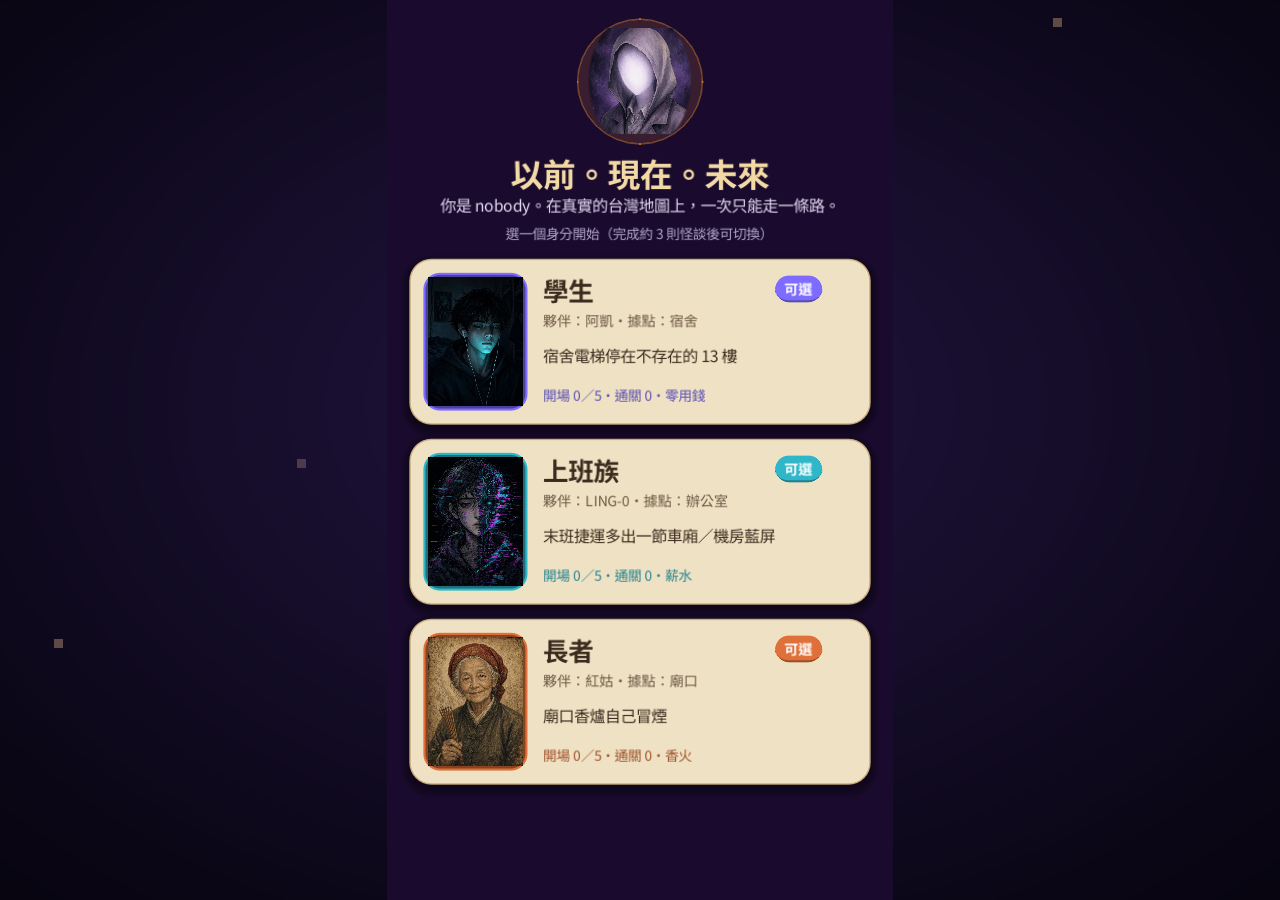
==== index.html @ 2ad6abfc "網頁版首發：以前。現在。未來（2.5D 台灣地圖＋2D）" ====
<!DOCTYPE html>
<html lang="zh-Hant-TW">
<head>
<meta charset="utf-8">
<meta name="viewport" content="width=device-width, initial-scale=1.0, maximum-scale=1.0, user-scalable=no, viewport-fit=cover">
<title>以前。現在。未來｜台灣怪談地圖卡牌冒險</title>
<meta name="description" content="在 2.5D 真實台灣地圖上，以前、現在、未來三個時代切換，走訪龍山寺、九份、赤崁樓等地點，解謎、出牌守夜、收集 110 張怪談圖鑑。免費網頁遊戲，手機電腦打開就能玩，存檔只留在你的瀏覽器。">
<meta name="theme-color" content="#141026">
<meta name="apple-mobile-web-app-capable" content="yes">
<meta name="mobile-web-app-capable" content="yes">
<meta name="apple-mobile-web-app-status-bar-style" content="black-translucent">
<meta name="apple-mobile-web-app-title" content="以前現在未來">
<meta name="screen-orientation" content="portrait">
<link rel="manifest" href="manifest.webmanifest">
<link rel="icon" type="image/png" sizes="192x192" href="icon-192.png">
<link rel="apple-touch-icon" href="icon-192.png">
<meta property="og:url" content="https://lidd222.github.io/yiqian-web/">
<meta property="og:type" content="website">
<meta property="og:title" content="以前。現在。未來｜台灣怪談地圖卡牌冒險">
<meta property="og:description" content="2.5D 真實台灣地圖 × 三個時代 × 110 張怪談圖鑑。手機電腦瀏覽器直接玩。">
<meta property="og:image" content="https://lidd222.github.io/yiqian-web/og-image.png">
<meta property="og:image:width" content="1200">
<meta property="og:image:height" content="630">
<meta property="og:locale" content="zh_TW">
<meta name="twitter:card" content="summary_large_image">
<meta name="twitter:title" content="以前。現在。未來">
<meta name="twitter:description" content="2.5D 真實台灣地圖 × 三個時代 × 110 張怪談圖鑑。">
<meta name="twitter:image" content="https://lidd222.github.io/yiqian-web/og-image.png">
<style>
html, body { margin: 0; padding: 0; border: 0; height: 100%; }
body {
	background: radial-gradient(ellipse at 50% 40%, #2a1a4a 0%, #120b22 55%, #07040f 100%);
	color: #efe2c4; overflow: hidden; touch-action: none;
	font-family: "Noto Sans TC", "PingFang TC", "Microsoft JhengHei", sans-serif;
	-webkit-user-select: none; user-select: none; -webkit-tap-highlight-color: transparent;
}
#canvas { display: block; position: fixed; inset: 0; width: 100vw; height: 100vh; height: 100dvh; }
#canvas:focus { outline: none; }
#boot {
	position: fixed; inset: 0; display: flex; flex-direction: column; align-items: center; justify-content: center;
	padding: env(safe-area-inset-top) 24px env(safe-area-inset-bottom); z-index: 5;
	background: radial-gradient(ellipse at 50% 35%, #2d1c50 0%, #141026 60%, #07040f 100%);
	transition: opacity .5s ease;
}
#boot.hide { opacity: 0; pointer-events: none; }
.logo { width: 132px; height: 132px; border-radius: 30px; box-shadow: 0 10px 40px rgba(217,130,43,.45); animation: float 3.2s ease-in-out infinite; }
@keyframes float { 0%,100% { transform: translateY(0); } 50% { transform: translateY(-8px); } }
h1 { font-size: 30px; letter-spacing: .12em; margin: 26px 0 6px; color: #f3d9a4; text-shadow: 0 2px 12px rgba(217,130,43,.5); }
.sub { font-size: 14px; color: #b9a6d6; margin-bottom: 30px; letter-spacing: .08em; }
.eras { display: flex; gap: 10px; margin-bottom: 28px; }
.eras span { padding: 4px 12px; border-radius: 999px; font-size: 13px; border: 1px solid rgba(243,217,164,.35); }
.eras span:nth-child(1) { color: #f0c27a; } .eras span:nth-child(2) { color: #ff8ad0; } .eras span:nth-child(3) { color: #6ff3ff; }
.bar { width: min(320px, 78vw); height: 14px; border-radius: 999px; background: rgba(239,226,196,.12); overflow: hidden; border: 1px solid rgba(239,226,196,.25); }
.fill { height: 100%; width: 0%; border-radius: 999px; background: linear-gradient(90deg, #d9822b, #f3c26b); transition: width .2s; box-shadow: 0 0 12px rgba(243,194,107,.6); }
.meta { margin-top: 12px; font-size: 14px; color: #d8c39a; font-variant-numeric: tabular-nums; min-height: 20px; }
.tip { margin-top: 26px; font-size: 13px; color: #8d7bb0; max-width: 320px; text-align: center; line-height: 1.6; min-height: 42px; }
.err { display: none; margin-top: 18px; text-align: center; max-width: 320px; line-height: 1.6; font-size: 14px; color: #ffd7c4; }
.err button { margin-top: 12px; font: inherit; font-weight: 700; font-size: 16px; color: #fff; background: #d9822b; border: 0; border-radius: 16px; padding: 12px 30px; box-shadow: 0 5px 0 #8f4f14; cursor: pointer; }
.links { position: fixed; bottom: calc(10px + env(safe-area-inset-bottom)); left: 0; right: 0; text-align: center; font-size: 12px; }
.links a { color: #8d7bb0; margin: 0 8px; text-decoration: none; }
</style>
<link id="-gd-engine-icon" rel="icon" type="image/png" href="index.icon.png" />
<link rel="apple-touch-icon" href="index.apple-touch-icon.png"/>

</head>
<body>
<canvas id="canvas">您的瀏覽器不支援 canvas。</canvas>
<noscript>請開啟 JavaScript 才能遊玩。</noscript>
<div id="boot">
	<img class="logo" src="icon-192.png" alt="">
	<h1>以前。現在。未來</h1>
	<div class="sub">台灣怪談地圖・卡牌守夜</div>
	<div class="eras"><span>以前</span><span>現在</span><span>未來</span></div>
	<div class="bar"><div class="fill" id="fill"></div></div>
	<div class="meta" id="meta">準備中…</div>
	<div class="tip" id="tip">存檔只會留在這個瀏覽器，不需要帳號。</div>
	<div class="err" id="err"><div id="errmsg"></div><button id="retry">重新載入</button></div>
	<div class="links"><a href="about.html">關於與授權</a><a href="privacy.html">隱私</a><a href="odds.html">機率公開</a></div>
</div>
<script>window.YIQIAN_ART_VER = "2506565824_9528904";</script>
<script src="index.js"></script>
<script>
const GODOT_CONFIG = {"args":[],"canvasResizePolicy":2,"emscriptenPoolSize":8,"ensureCrossOriginIsolationHeaders":true,"executable":"index","experimentalVK":false,"fileSizes":{"index.pck":4151792,"index.wasm":39514754},"focusCanvas":true,"gdextensionLibs":[],"godotPoolSize":4};
const GODOT_THREADS_ENABLED = false;
(function () {
	const boot = document.getElementById('boot');
	const fill = document.getElementById('fill');
	const meta = document.getElementById('meta');
	const tip = document.getElementById('tip');
	const err = document.getElementById('err');
	const tips = ['雙指捏合縮放地圖，雙指旋轉視角。', '點地點膠囊牌，再按「帶我去」。', '符剋鬼、程式剋機、香火剋魂。', '切換「以前／現在／未來」看同一座城的三種樣子。'];
	let ti = 0; const tipTimer = setInterval(() => { tip.textContent = tips[ti++ % tips.length]; }, 3200);
	function fail(e) {
		console.error(e);
		clearInterval(tipTimer);
		document.getElementById('errmsg').textContent = '載入失敗：' + (e && e.message ? e.message : String(e)) + '。請確認網路後重試；若持續失敗，請改用最新版 Chrome / Safari。';
		err.style.display = 'block';
		meta.textContent = '';
	}
	document.getElementById('retry').onclick = () => location.reload();
	const missing = Engine.getMissingFeatures({ threads: GODOT_THREADS_ENABLED });
	if (missing.length) { fail(new Error('瀏覽器缺少功能：' + missing.join('、'))); return; }
	window.yiqianLoadStart = performance.now();
	const engine = new Engine(GODOT_CONFIG);
	function flushSave() { if (window.__yiqianSave) window.__yiqianSave(); }
	document.addEventListener('visibilitychange', () => { if (document.visibilityState === 'hidden') flushSave(); });
	window.addEventListener('pagehide', flushSave);
	engine.startGame({
		onProgress: function (cur, total) {
			if (total > 0) {
				const pct = Math.min(100, Math.floor(cur / total * 100));
				fill.style.width = pct + '%';
				meta.textContent = (cur / 1048576).toFixed(1) + ' / ' + (total / 1048576).toFixed(1) + ' MB・' + pct + '%';
			} else if (cur > 0) {
				meta.textContent = (cur / 1048576).toFixed(1) + ' MB';
			}
		},
	}).then(() => {
		window.yiqianEngineStarted = performance.now();
		meta.textContent = '啟動中…';
		fill.style.width = '100%';
		clearInterval(tipTimer);
		setTimeout(() => { boot.classList.add('hide'); setTimeout(() => boot.remove(), 600); }, 250);
	}, fail);
	const ua = navigator.userAgent || '';
	if (/iPhone|iPad|Android/i.test(ua) && screen.orientation && screen.orientation.lock) { screen.orientation.lock('portrait').catch(() => {}); }
}());
</script>
</body>
</html>
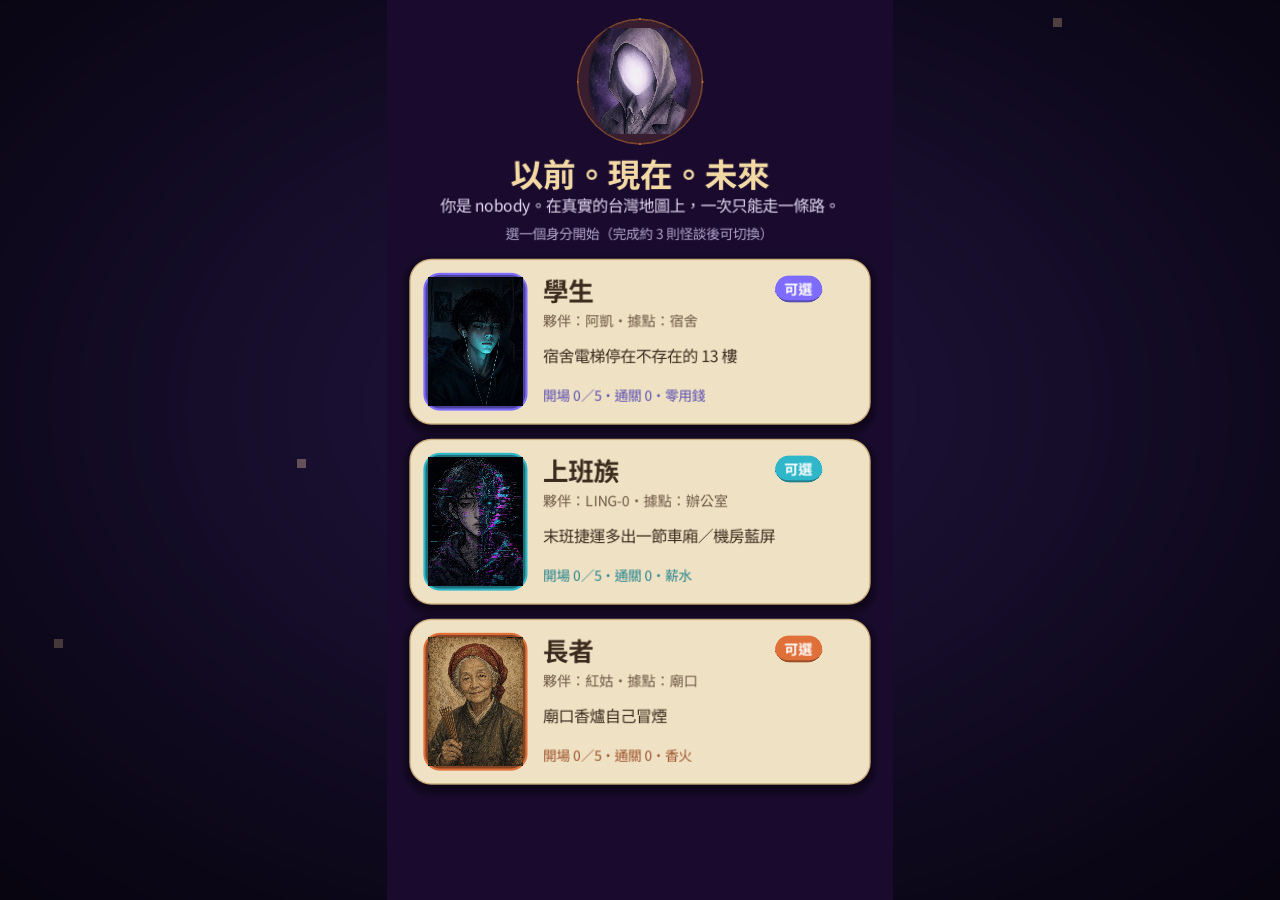
==== commit af2681b9: "修正：延後美術包在 GitHub Pages 下載失敗（gzip）" ====
--- a/index.html
+++ b/index.html
@@ -80,7 +80,7 @@
 <script>window.YIQIAN_ART_VER = "2506565824_9528904";</script>
 <script src="index.js"></script>
 <script>
-const GODOT_CONFIG = {"args":[],"canvasResizePolicy":2,"emscriptenPoolSize":8,"ensureCrossOriginIsolationHeaders":true,"executable":"index","experimentalVK":false,"fileSizes":{"index.pck":4151792,"index.wasm":39514754},"focusCanvas":true,"gdextensionLibs":[],"godotPoolSize":4};
+const GODOT_CONFIG = {"args":[],"canvasResizePolicy":2,"emscriptenPoolSize":8,"ensureCrossOriginIsolationHeaders":true,"executable":"index","experimentalVK":false,"fileSizes":{"index.pck":4151824,"index.wasm":39514754},"focusCanvas":true,"gdextensionLibs":[],"godotPoolSize":4};
 const GODOT_THREADS_ENABLED = false;
 (function () {
 	const boot = document.getElementById('boot');
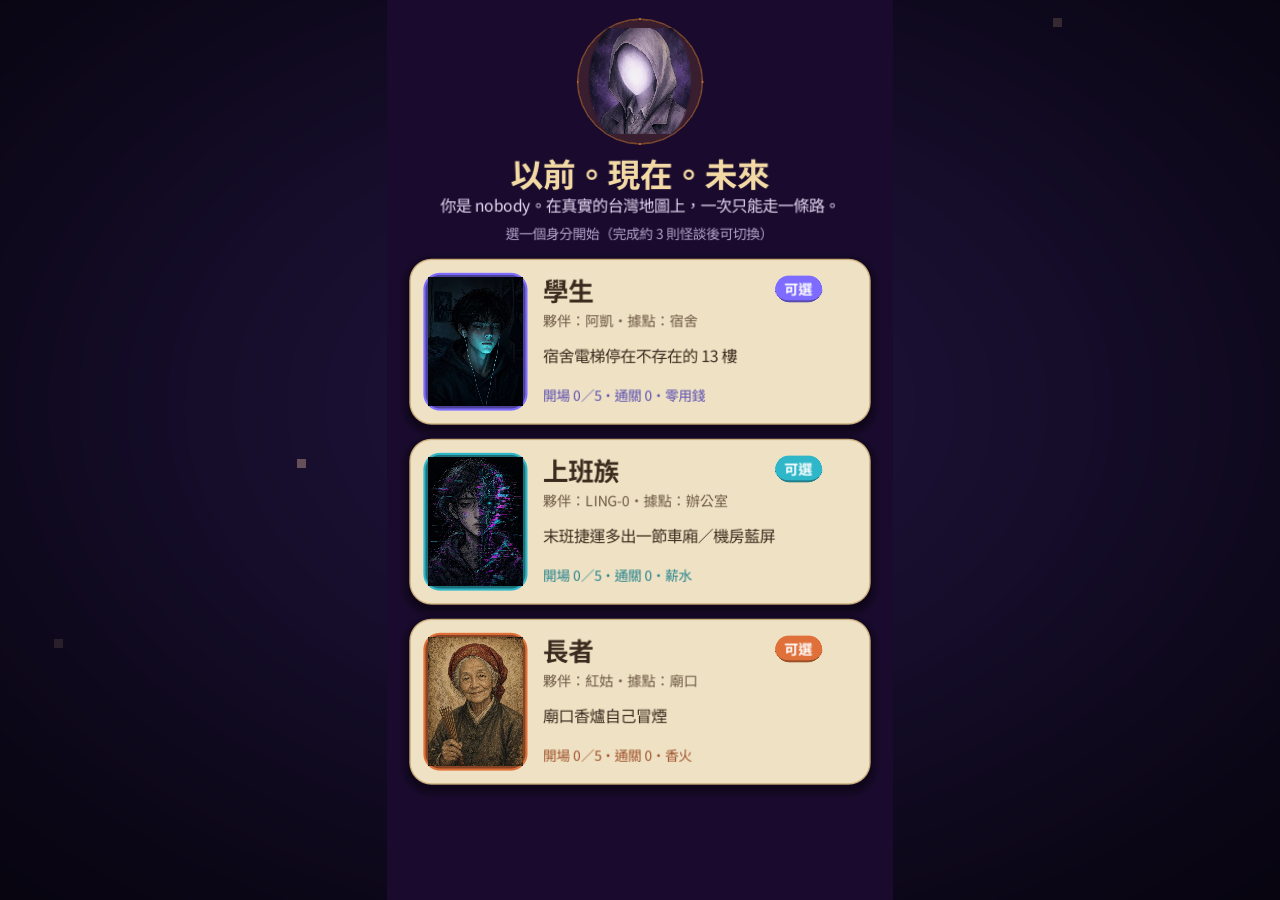
==== commit 334afb93: "v2.0.0+61d9eee5cc7b：真實台灣多層地圖、真解謎 147 關、對戰改版、三據點三縣市、雜湊檔名熱更新" ====
--- a/index.html
+++ b/index.html
@@ -67,7 +67,6 @@
 <canvas id="canvas">您的瀏覽器不支援 canvas。</canvas>
 <noscript>請開啟 JavaScript 才能遊玩。</noscript>
 <div id="boot">
-	<img class="logo" src="icon-192.png" alt="">
 	<h1>以前。現在。未來</h1>
 	<div class="sub">台灣怪談地圖・卡牌守夜</div>
 	<div class="eras"><span>以前</span><span>現在</span><span>未來</span></div>
@@ -77,12 +76,53 @@
 	<div class="err" id="err"><div id="errmsg"></div><button id="retry">重新載入</button></div>
 	<div class="links"><a href="about.html">關於與授權</a><a href="privacy.html">隱私</a><a href="odds.html">機率公開</a></div>
 </div>
-<script>window.YIQIAN_ART_VER = "2506565824_9528904";</script>
-<script src="index.js"></script>
 <script>
-const GODOT_CONFIG = {"args":[],"canvasResizePolicy":2,"emscriptenPoolSize":8,"ensureCrossOriginIsolationHeaders":true,"executable":"index","experimentalVK":false,"fileSizes":{"index.pck":4151824,"index.wasm":39514754},"focusCanvas":true,"gdextensionLibs":[],"godotPoolSize":4};
+window.YIQIAN_BUILD = {"built_at":"2026-11-12T12:04:21","content_note":"網頁重整更新：內容雜湊與存檔保留","files":{"art.pck":"art.7a169275f9f6c9b5.pck","geo/P001.bin":"geo/P001.5a3f15e5d5f43f97.bin","geo/P002.bin":"geo/P002.7aee061e730d845a.bin","geo/P003.bin":"geo/P003.71aba520fe0a87da.bin","geo/P004.bin":"geo/P004.de5b201a2ca2533d.bin","geo/P005.bin":"geo/P005.fa64033effbe84c9.bin","geo/P006.bin":"geo/P006.8084077337d3cdbd.bin","geo/P007.bin":"geo/P007.16ed2e5c8d8a90d1.bin","geo/P008.bin":"geo/P008.ac69ff8f37c7d3d1.bin","geo/P009.bin":"geo/P009.4aa522ceec2299f7.bin","geo/P010.bin":"geo/P010.c46ed143b0f7eb57.bin","geo/P012.bin":"geo/P012.c65f9c6b1235fbae.bin","geo/P013.bin":"geo/P013.20932c82c3e3982f.bin","geo/P014.bin":"geo/P014.395037706520eeb7.bin","geo/P015.bin":"geo/P015.1847c8a298140a33.bin","geo/P016.bin":"geo/P016.4c52ac3fda4015c6.bin","geo/P017.bin":"geo/P017.6bb1ae3b5ec144e3.bin","geo/P018.bin":"geo/P018.1e66422a446bf91a.bin","geo/P019.bin":"geo/P019.8779214d1f9f0d15.bin","geo/P020.bin":"geo/P020.d7f27e9b6d27d40e.bin","geo/P021.bin":"geo/P021.597415ceb74fc0e8.bin","geo/P022.bin":"geo/P022.60fa12b3ae0e8305.bin","geo/P023.bin":"geo/P023.960fe1778d11724c.bin","geo/P024.bin":"geo/P024.4a5910af35633e00.bin","geo/P025.bin":"geo/P025.b68c26aa9394d8f9.bin","geo/P026.bin":"geo/P026.1ab09ce1a4b96fde.bin","geo/P027.bin":"geo/P027.353c9ce730e2bece.bin","geo/P028.bin":"geo/P028.9228c846fdaad6f4.bin","geo/P029.bin":"geo/P029.4b7768ddf6a72d6a.bin","geo/P030.bin":"geo/P030.a13164624c1e9a72.bin","geo/P031.bin":"geo/P031.39064f76a53c41ae.bin","geo/P032.bin":"geo/P032.361ebe3354f8dfc6.bin","geo/P033.bin":"geo/P033.18d7237e153ca2ca.bin","geo/P034.bin":"geo/P034.09ddc2429a101ba5.bin","geo/P035.bin":"geo/P035.01f4b502529be9e2.bin","geo/P036.bin":"geo/P036.17c01da1e22b86ef.bin","geo/P037.bin":"geo/P037.8d2d3c89d864c872.bin","geo/P038.bin":"geo/P038.320e90a82e131ad6.bin","geo/P039.bin":"geo/P039.fe788abca48eb6c0.bin","geo/P040.bin":"geo/P040.66f7ffb3420d8e22.bin","geo/P041.bin":"geo/P041.d3ee9524aff34471.bin","geo/P042.bin":"geo/P042.fe2013af4d26d82e.bin","geo/P043.bin":"geo/P043.c922c0de37a4b744.bin","geo/P044.bin":"geo/P044.054141ca283c1ad9.bin","geo/P045.bin":"geo/P045.e560af49fcd8e830.bin","geo/P046.bin":"geo/P046.560d835626b44943.bin","geo/P047.bin":"geo/P047.6ab5d76a399bc4c7.bin","geo/P048.bin":"geo/P048.ec920ee4386b0971.bin","geo/P049.bin":"geo/P049.4ba40a2ded9304bf.bin","geo/P050.bin":"geo/P050.b30cefd1e41c6a1a.bin","geo/P051.bin":"geo/P051.b1e659ca49a329fd.bin","geo/P052.bin":"geo/P052.64645b21e3f68c4d.bin","geo/P053.bin":"geo/P053.33682ceafb1cc6e6.bin","geo/P054.bin":"geo/P054.879e53e71471c11b.bin","geo/P055.bin":"geo/P055.cc5978218b93aeea.bin","geo/P056.bin":"geo/P056.935c574b535127e3.bin","geo/P057.bin":"geo/P057.9323608b472a9a7d.bin","geo/P058.bin":"geo/P058.6de133feb20447f5.bin","geo/P059.bin":"geo/P059.254c5a0f055f0c1a.bin","geo/P060.bin":"geo/P060.0aeeb2cfc724d015.bin","geo/P061.bin":"geo/P061.4ede893104b200da.bin","geo/P062.bin":"geo/P062.0b9fcc23f9b6364e.bin","geo/P063.bin":"geo/P063.8e34d964c0b65e47.bin","geo/P064.bin":"geo/P064.22444ce41ee4f5b5.bin","geo/P065.bin":"geo/P065.57bc2ae461f6a70a.bin","geo/P066.bin":"geo/P066.4697ca3fc88a20ac.bin","geo/P067.bin":"geo/P067.3bd3fc98b9970e49.bin","geo/P068.bin":"geo/P068.0fc5f97375f4701d.bin","geo/P069.bin":"geo/P069.7d72a36af8ebccad.bin","geo/P070.bin":"geo/P070.ede5fb16e6f73298.bin","geo/P071.bin":"geo/P071.1bcf8246a9deed74.bin","geo/admin_town.bin":"geo/admin_town.3863385e82a3b30e.bin","geo/island_roads.bin":"geo/island_roads.77ce68d1c48641b4.bin","index.audio.position.worklet.js":"index.audio.position.worklet.be33985bc7160d6b.js","index.audio.worklet.js":"index.audio.worklet.5b476a9c9ce642c0.js","index.js":"index.33c94cb3175f3333.js","index.pck":"index.faf780f4b2483577.pck","index.wasm":"index.fc74679e3b97f768.wasm"},"version":"v2.0.0+61d9eee5cc7b"};
+window.YIQIAN_ART_VER = window.YIQIAN_BUILD.files['art.pck'];
+window.yiqianAsset = name => window.YIQIAN_BUILD.files[name] || name;
+</script>
+<script src="index.33c94cb3175f3333.js"></script>
+<script>
+const GODOT_CONFIG = {"args":[],"canvasResizePolicy":2,"emscriptenPoolSize":8,"ensureCrossOriginIsolationHeaders":true,"executable":"index","experimentalVK":false,"fileSizes":{"index.faf780f4b2483577.pck":7019296,"index.fc74679e3b97f768.wasm":39514754},"focusCanvas":true,"gdextensionLibs":[],"godotPoolSize":4};
 const GODOT_THREADS_ENABLED = false;
-(function () {
+(async function () {
+	const build = window.YIQIAN_BUILD;
+	const versionTag = document.createElement('div');
+	versionTag.id = 'build-version';
+	versionTag.style.cssText = 'position:fixed;right:12px;top:calc(10px + env(safe-area-inset-top));font-size:12px;color:#EFE4CC;z-index:6';
+	versionTag.textContent = build.version;
+	document.getElementById('boot').appendChild(versionTag);
+	async function checkVersion(startup) {
+		try {
+			const response = await fetch('version.json?t=' + Date.now(), {cache:'no-store', signal:AbortSignal.timeout(12000)});
+			if (!response.ok) return false;
+			const latest = await response.json();
+			if (latest.version === build.version) return false;
+			// manifest 為部署權威；不用字串排序比較 semver（支援回滾）。
+			const key = 'yiqian-update:' + latest.version;
+			if (startup && !sessionStorage.getItem(key)) {
+				sessionStorage.setItem(key, '1');
+				const next = new URL(location.href); next.searchParams.set('__build', latest.version);
+				location.replace(next.href); return true;
+			}
+			if (!document.getElementById('update-game')) {
+				const button = document.createElement('button'); button.id = 'update-game';
+				button.textContent = '有新版，點此更新';
+				button.style.cssText = 'position:fixed;bottom:100px;left:50%;transform:translateX(-50%);min-height:48px;padding:12px 20px;z-index:100;background:#EFE4CC;color:#1E1A17;border:2px solid #1E1A17;font-size:16px';
+				button.onclick = () => { if(window.__yiqianSave) window.__yiqianSave(); const next = new URL(location.href); next.searchParams.set('__build',latest.version); location.assign(next.href); };
+				document.body.appendChild(button);
+			}
+		} catch (e) { console.warn('版本檢查暫時無法連線', e); }
+		return false;
+	}
+	// 只移除此遊戲 scope 的舊 worker/cache，完全不碰 IndexedDB 與 localStorage。
+	if ('serviceWorker' in navigator) {
+		const scope = new URL('./', location.href).href;
+		try { for (const reg of await navigator.serviceWorker.getRegistrations()) if (reg.scope === scope) await reg.unregister(); } catch(e) { console.warn(e); }
+	}
+	if (await checkVersion(true)) return;
+	window.yiqianCheckVersion = () => checkVersion(false);
+	setInterval(window.yiqianCheckVersion, 300000);
 	const boot = document.getElementById('boot');
 	const fill = document.getElementById('fill');
 	const meta = document.getElementById('meta');
@@ -101,7 +141,20 @@
 	const missing = Engine.getMissingFeatures({ threads: GODOT_THREADS_ENABLED });
 	if (missing.length) { fail(new Error('瀏覽器缺少功能：' + missing.join('、'))); return; }
 	window.yiqianLoadStart = performance.now();
+	GODOT_CONFIG.mainPack = build.files['index.pck'];
 	const engine = new Engine(GODOT_CONFIG);
+	const moduleConfig = engine.config.getModuleConfig.bind(engine.config);
+	engine.config.getModuleConfig = (...args) => {
+		const config = moduleConfig(...args);
+		const locate = config.locateFile;
+		config.locateFile = name => {
+			if (name.endsWith('.audio.worklet.js')) return window.yiqianAsset('index.audio.worklet.js');
+			if (name.endsWith('.audio.position.worklet.js')) return window.yiqianAsset('index.audio.position.worklet.js');
+			return locate(name);
+		};
+		return config;
+	};
+	Engine.load(build.files['index.wasm'].replace(/\.wasm$/, ''), GODOT_CONFIG.fileSizes[build.files['index.wasm']]);
 	function flushSave() { if (window.__yiqianSave) window.__yiqianSave(); }
 	document.addEventListener('visibilitychange', () => { if (document.visibilityState === 'hidden') flushSave(); });
 	window.addEventListener('pagehide', flushSave);
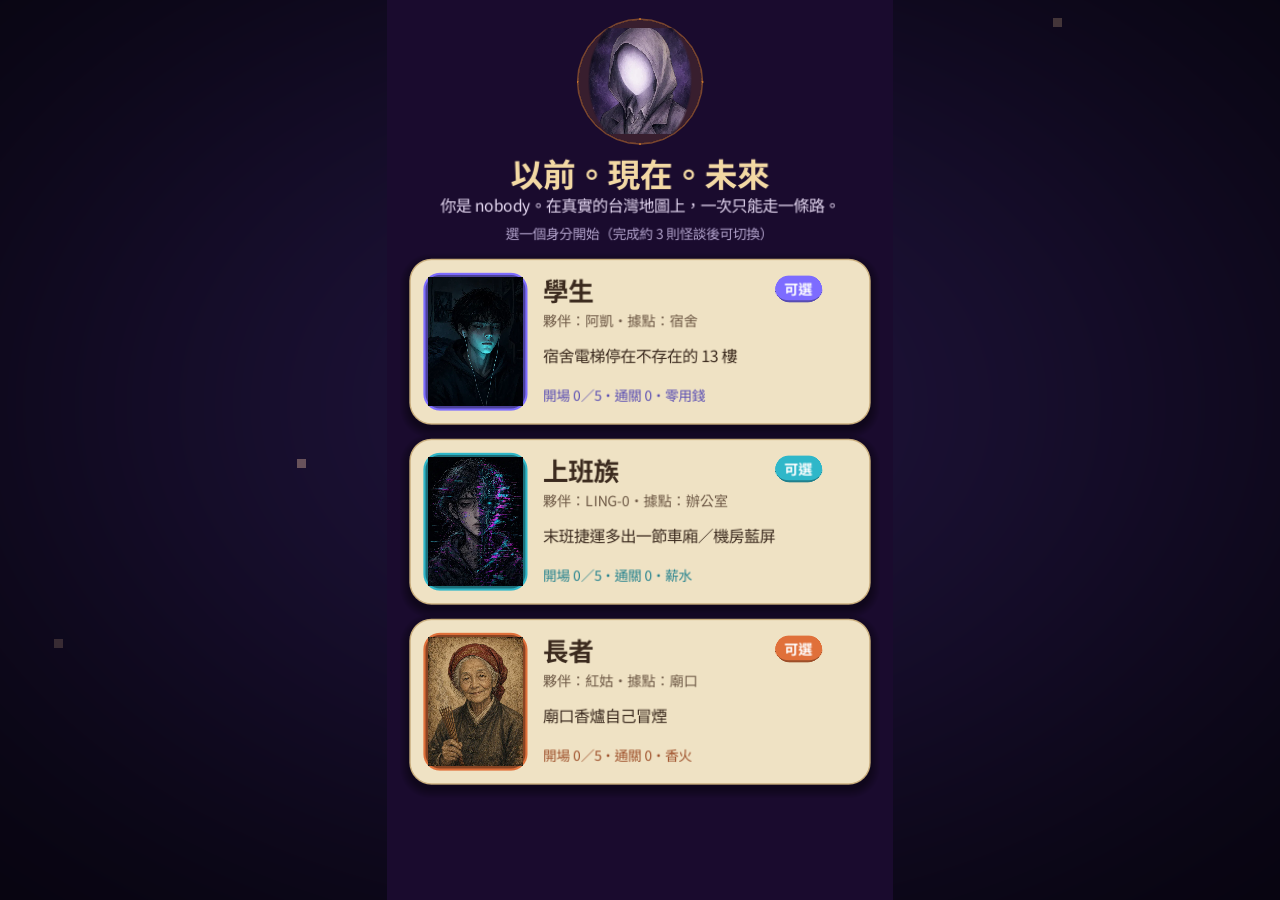
==== commit 7ef379aa: "v2.0.0+822989d7d745：geo 分區請求關 accept_gzip（修 Pages 雙重解壓）" ====
--- a/index.html
+++ b/index.html
@@ -77,13 +77,13 @@
 	<div class="links"><a href="about.html">關於與授權</a><a href="privacy.html">隱私</a><a href="odds.html">機率公開</a></div>
 </div>
 <script>
-window.YIQIAN_BUILD = {"built_at":"2026-11-12T12:04:21","content_note":"網頁重整更新：內容雜湊與存檔保留","files":{"art.pck":"art.7a169275f9f6c9b5.pck","geo/P001.bin":"geo/P001.5a3f15e5d5f43f97.bin","geo/P002.bin":"geo/P002.7aee061e730d845a.bin","geo/P003.bin":"geo/P003.71aba520fe0a87da.bin","geo/P004.bin":"geo/P004.de5b201a2ca2533d.bin","geo/P005.bin":"geo/P005.fa64033effbe84c9.bin","geo/P006.bin":"geo/P006.8084077337d3cdbd.bin","geo/P007.bin":"geo/P007.16ed2e5c8d8a90d1.bin","geo/P008.bin":"geo/P008.ac69ff8f37c7d3d1.bin","geo/P009.bin":"geo/P009.4aa522ceec2299f7.bin","geo/P010.bin":"geo/P010.c46ed143b0f7eb57.bin","geo/P012.bin":"geo/P012.c65f9c6b1235fbae.bin","geo/P013.bin":"geo/P013.20932c82c3e3982f.bin","geo/P014.bin":"geo/P014.395037706520eeb7.bin","geo/P015.bin":"geo/P015.1847c8a298140a33.bin","geo/P016.bin":"geo/P016.4c52ac3fda4015c6.bin","geo/P017.bin":"geo/P017.6bb1ae3b5ec144e3.bin","geo/P018.bin":"geo/P018.1e66422a446bf91a.bin","geo/P019.bin":"geo/P019.8779214d1f9f0d15.bin","geo/P020.bin":"geo/P020.d7f27e9b6d27d40e.bin","geo/P021.bin":"geo/P021.597415ceb74fc0e8.bin","geo/P022.bin":"geo/P022.60fa12b3ae0e8305.bin","geo/P023.bin":"geo/P023.960fe1778d11724c.bin","geo/P024.bin":"geo/P024.4a5910af35633e00.bin","geo/P025.bin":"geo/P025.b68c26aa9394d8f9.bin","geo/P026.bin":"geo/P026.1ab09ce1a4b96fde.bin","geo/P027.bin":"geo/P027.353c9ce730e2bece.bin","geo/P028.bin":"geo/P028.9228c846fdaad6f4.bin","geo/P029.bin":"geo/P029.4b7768ddf6a72d6a.bin","geo/P030.bin":"geo/P030.a13164624c1e9a72.bin","geo/P031.bin":"geo/P031.39064f76a53c41ae.bin","geo/P032.bin":"geo/P032.361ebe3354f8dfc6.bin","geo/P033.bin":"geo/P033.18d7237e153ca2ca.bin","geo/P034.bin":"geo/P034.09ddc2429a101ba5.bin","geo/P035.bin":"geo/P035.01f4b502529be9e2.bin","geo/P036.bin":"geo/P036.17c01da1e22b86ef.bin","geo/P037.bin":"geo/P037.8d2d3c89d864c872.bin","geo/P038.bin":"geo/P038.320e90a82e131ad6.bin","geo/P039.bin":"geo/P039.fe788abca48eb6c0.bin","geo/P040.bin":"geo/P040.66f7ffb3420d8e22.bin","geo/P041.bin":"geo/P041.d3ee9524aff34471.bin","geo/P042.bin":"geo/P042.fe2013af4d26d82e.bin","geo/P043.bin":"geo/P043.c922c0de37a4b744.bin","geo/P044.bin":"geo/P044.054141ca283c1ad9.bin","geo/P045.bin":"geo/P045.e560af49fcd8e830.bin","geo/P046.bin":"geo/P046.560d835626b44943.bin","geo/P047.bin":"geo/P047.6ab5d76a399bc4c7.bin","geo/P048.bin":"geo/P048.ec920ee4386b0971.bin","geo/P049.bin":"geo/P049.4ba40a2ded9304bf.bin","geo/P050.bin":"geo/P050.b30cefd1e41c6a1a.bin","geo/P051.bin":"geo/P051.b1e659ca49a329fd.bin","geo/P052.bin":"geo/P052.64645b21e3f68c4d.bin","geo/P053.bin":"geo/P053.33682ceafb1cc6e6.bin","geo/P054.bin":"geo/P054.879e53e71471c11b.bin","geo/P055.bin":"geo/P055.cc5978218b93aeea.bin","geo/P056.bin":"geo/P056.935c574b535127e3.bin","geo/P057.bin":"geo/P057.9323608b472a9a7d.bin","geo/P058.bin":"geo/P058.6de133feb20447f5.bin","geo/P059.bin":"geo/P059.254c5a0f055f0c1a.bin","geo/P060.bin":"geo/P060.0aeeb2cfc724d015.bin","geo/P061.bin":"geo/P061.4ede893104b200da.bin","geo/P062.bin":"geo/P062.0b9fcc23f9b6364e.bin","geo/P063.bin":"geo/P063.8e34d964c0b65e47.bin","geo/P064.bin":"geo/P064.22444ce41ee4f5b5.bin","geo/P065.bin":"geo/P065.57bc2ae461f6a70a.bin","geo/P066.bin":"geo/P066.4697ca3fc88a20ac.bin","geo/P067.bin":"geo/P067.3bd3fc98b9970e49.bin","geo/P068.bin":"geo/P068.0fc5f97375f4701d.bin","geo/P069.bin":"geo/P069.7d72a36af8ebccad.bin","geo/P070.bin":"geo/P070.ede5fb16e6f73298.bin","geo/P071.bin":"geo/P071.1bcf8246a9deed74.bin","geo/admin_town.bin":"geo/admin_town.3863385e82a3b30e.bin","geo/island_roads.bin":"geo/island_roads.77ce68d1c48641b4.bin","index.audio.position.worklet.js":"index.audio.position.worklet.be33985bc7160d6b.js","index.audio.worklet.js":"index.audio.worklet.5b476a9c9ce642c0.js","index.js":"index.33c94cb3175f3333.js","index.pck":"index.faf780f4b2483577.pck","index.wasm":"index.fc74679e3b97f768.wasm"},"version":"v2.0.0+61d9eee5cc7b"};
+window.YIQIAN_BUILD = {"built_at":"2026-11-12T12:37:52","content_note":"網頁重整更新：內容雜湊與存檔保留","files":{"art.pck":"art.7a169275f9f6c9b5.pck","geo/P001.bin":"geo/P001.5a3f15e5d5f43f97.bin","geo/P002.bin":"geo/P002.7aee061e730d845a.bin","geo/P003.bin":"geo/P003.71aba520fe0a87da.bin","geo/P004.bin":"geo/P004.de5b201a2ca2533d.bin","geo/P005.bin":"geo/P005.fa64033effbe84c9.bin","geo/P006.bin":"geo/P006.8084077337d3cdbd.bin","geo/P007.bin":"geo/P007.16ed2e5c8d8a90d1.bin","geo/P008.bin":"geo/P008.ac69ff8f37c7d3d1.bin","geo/P009.bin":"geo/P009.4aa522ceec2299f7.bin","geo/P010.bin":"geo/P010.c46ed143b0f7eb57.bin","geo/P012.bin":"geo/P012.c65f9c6b1235fbae.bin","geo/P013.bin":"geo/P013.20932c82c3e3982f.bin","geo/P014.bin":"geo/P014.395037706520eeb7.bin","geo/P015.bin":"geo/P015.1847c8a298140a33.bin","geo/P016.bin":"geo/P016.4c52ac3fda4015c6.bin","geo/P017.bin":"geo/P017.6bb1ae3b5ec144e3.bin","geo/P018.bin":"geo/P018.1e66422a446bf91a.bin","geo/P019.bin":"geo/P019.8779214d1f9f0d15.bin","geo/P020.bin":"geo/P020.d7f27e9b6d27d40e.bin","geo/P021.bin":"geo/P021.597415ceb74fc0e8.bin","geo/P022.bin":"geo/P022.60fa12b3ae0e8305.bin","geo/P023.bin":"geo/P023.960fe1778d11724c.bin","geo/P024.bin":"geo/P024.4a5910af35633e00.bin","geo/P025.bin":"geo/P025.b68c26aa9394d8f9.bin","geo/P026.bin":"geo/P026.1ab09ce1a4b96fde.bin","geo/P027.bin":"geo/P027.353c9ce730e2bece.bin","geo/P028.bin":"geo/P028.9228c846fdaad6f4.bin","geo/P029.bin":"geo/P029.4b7768ddf6a72d6a.bin","geo/P030.bin":"geo/P030.a13164624c1e9a72.bin","geo/P031.bin":"geo/P031.39064f76a53c41ae.bin","geo/P032.bin":"geo/P032.361ebe3354f8dfc6.bin","geo/P033.bin":"geo/P033.18d7237e153ca2ca.bin","geo/P034.bin":"geo/P034.09ddc2429a101ba5.bin","geo/P035.bin":"geo/P035.01f4b502529be9e2.bin","geo/P036.bin":"geo/P036.17c01da1e22b86ef.bin","geo/P037.bin":"geo/P037.8d2d3c89d864c872.bin","geo/P038.bin":"geo/P038.320e90a82e131ad6.bin","geo/P039.bin":"geo/P039.fe788abca48eb6c0.bin","geo/P040.bin":"geo/P040.66f7ffb3420d8e22.bin","geo/P041.bin":"geo/P041.d3ee9524aff34471.bin","geo/P042.bin":"geo/P042.fe2013af4d26d82e.bin","geo/P043.bin":"geo/P043.c922c0de37a4b744.bin","geo/P044.bin":"geo/P044.054141ca283c1ad9.bin","geo/P045.bin":"geo/P045.e560af49fcd8e830.bin","geo/P046.bin":"geo/P046.560d835626b44943.bin","geo/P047.bin":"geo/P047.6ab5d76a399bc4c7.bin","geo/P048.bin":"geo/P048.ec920ee4386b0971.bin","geo/P049.bin":"geo/P049.4ba40a2ded9304bf.bin","geo/P050.bin":"geo/P050.b30cefd1e41c6a1a.bin","geo/P051.bin":"geo/P051.b1e659ca49a329fd.bin","geo/P052.bin":"geo/P052.64645b21e3f68c4d.bin","geo/P053.bin":"geo/P053.33682ceafb1cc6e6.bin","geo/P054.bin":"geo/P054.879e53e71471c11b.bin","geo/P055.bin":"geo/P055.cc5978218b93aeea.bin","geo/P056.bin":"geo/P056.935c574b535127e3.bin","geo/P057.bin":"geo/P057.9323608b472a9a7d.bin","geo/P058.bin":"geo/P058.6de133feb20447f5.bin","geo/P059.bin":"geo/P059.254c5a0f055f0c1a.bin","geo/P060.bin":"geo/P060.0aeeb2cfc724d015.bin","geo/P061.bin":"geo/P061.4ede893104b200da.bin","geo/P062.bin":"geo/P062.0b9fcc23f9b6364e.bin","geo/P063.bin":"geo/P063.8e34d964c0b65e47.bin","geo/P064.bin":"geo/P064.22444ce41ee4f5b5.bin","geo/P065.bin":"geo/P065.57bc2ae461f6a70a.bin","geo/P066.bin":"geo/P066.4697ca3fc88a20ac.bin","geo/P067.bin":"geo/P067.3bd3fc98b9970e49.bin","geo/P068.bin":"geo/P068.0fc5f97375f4701d.bin","geo/P069.bin":"geo/P069.7d72a36af8ebccad.bin","geo/P070.bin":"geo/P070.ede5fb16e6f73298.bin","geo/P071.bin":"geo/P071.1bcf8246a9deed74.bin","geo/admin_town.bin":"geo/admin_town.3863385e82a3b30e.bin","geo/island_roads.bin":"geo/island_roads.77ce68d1c48641b4.bin","index.audio.position.worklet.js":"index.audio.position.worklet.be33985bc7160d6b.js","index.audio.worklet.js":"index.audio.worklet.5b476a9c9ce642c0.js","index.js":"index.33c94cb3175f3333.js","index.pck":"index.598324547a1fe8db.pck","index.wasm":"index.fc74679e3b97f768.wasm"},"version":"v2.0.0+822989d7d745"};
 window.YIQIAN_ART_VER = window.YIQIAN_BUILD.files['art.pck'];
 window.yiqianAsset = name => window.YIQIAN_BUILD.files[name] || name;
 </script>
 <script src="index.33c94cb3175f3333.js"></script>
 <script>
-const GODOT_CONFIG = {"args":[],"canvasResizePolicy":2,"emscriptenPoolSize":8,"ensureCrossOriginIsolationHeaders":true,"executable":"index","experimentalVK":false,"fileSizes":{"index.faf780f4b2483577.pck":7019296,"index.fc74679e3b97f768.wasm":39514754},"focusCanvas":true,"gdextensionLibs":[],"godotPoolSize":4};
+const GODOT_CONFIG = {"args":[],"canvasResizePolicy":2,"emscriptenPoolSize":8,"ensureCrossOriginIsolationHeaders":true,"executable":"index","experimentalVK":false,"fileSizes":{"index.598324547a1fe8db.pck":7019152,"index.fc74679e3b97f768.wasm":39514754},"focusCanvas":true,"gdextensionLibs":[],"godotPoolSize":4};
 const GODOT_THREADS_ENABLED = false;
 (async function () {
 	const build = window.YIQIAN_BUILD;
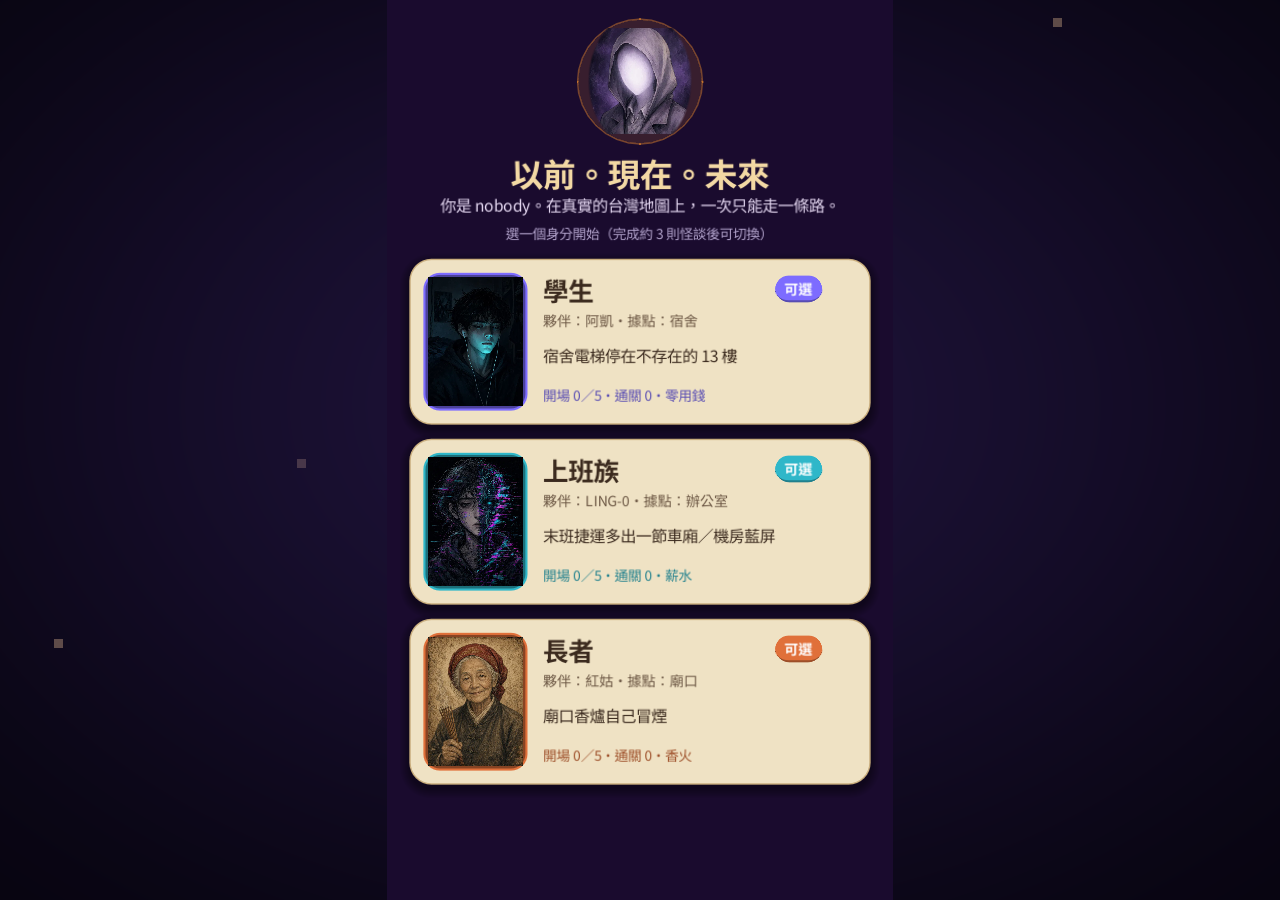
==== commit c5e47a3a: "v2.0.0+51800ee1815e：任務地點標籤在近景優先於同點據點" ====
--- a/index.html
+++ b/index.html
@@ -77,13 +77,13 @@
 	<div class="links"><a href="about.html">關於與授權</a><a href="privacy.html">隱私</a><a href="odds.html">機率公開</a></div>
 </div>
 <script>
-window.YIQIAN_BUILD = {"built_at":"2026-11-12T12:37:52","content_note":"網頁重整更新：內容雜湊與存檔保留","files":{"art.pck":"art.7a169275f9f6c9b5.pck","geo/P001.bin":"geo/P001.5a3f15e5d5f43f97.bin","geo/P002.bin":"geo/P002.7aee061e730d845a.bin","geo/P003.bin":"geo/P003.71aba520fe0a87da.bin","geo/P004.bin":"geo/P004.de5b201a2ca2533d.bin","geo/P005.bin":"geo/P005.fa64033effbe84c9.bin","geo/P006.bin":"geo/P006.8084077337d3cdbd.bin","geo/P007.bin":"geo/P007.16ed2e5c8d8a90d1.bin","geo/P008.bin":"geo/P008.ac69ff8f37c7d3d1.bin","geo/P009.bin":"geo/P009.4aa522ceec2299f7.bin","geo/P010.bin":"geo/P010.c46ed143b0f7eb57.bin","geo/P012.bin":"geo/P012.c65f9c6b1235fbae.bin","geo/P013.bin":"geo/P013.20932c82c3e3982f.bin","geo/P014.bin":"geo/P014.395037706520eeb7.bin","geo/P015.bin":"geo/P015.1847c8a298140a33.bin","geo/P016.bin":"geo/P016.4c52ac3fda4015c6.bin","geo/P017.bin":"geo/P017.6bb1ae3b5ec144e3.bin","geo/P018.bin":"geo/P018.1e66422a446bf91a.bin","geo/P019.bin":"geo/P019.8779214d1f9f0d15.bin","geo/P020.bin":"geo/P020.d7f27e9b6d27d40e.bin","geo/P021.bin":"geo/P021.597415ceb74fc0e8.bin","geo/P022.bin":"geo/P022.60fa12b3ae0e8305.bin","geo/P023.bin":"geo/P023.960fe1778d11724c.bin","geo/P024.bin":"geo/P024.4a5910af35633e00.bin","geo/P025.bin":"geo/P025.b68c26aa9394d8f9.bin","geo/P026.bin":"geo/P026.1ab09ce1a4b96fde.bin","geo/P027.bin":"geo/P027.353c9ce730e2bece.bin","geo/P028.bin":"geo/P028.9228c846fdaad6f4.bin","geo/P029.bin":"geo/P029.4b7768ddf6a72d6a.bin","geo/P030.bin":"geo/P030.a13164624c1e9a72.bin","geo/P031.bin":"geo/P031.39064f76a53c41ae.bin","geo/P032.bin":"geo/P032.361ebe3354f8dfc6.bin","geo/P033.bin":"geo/P033.18d7237e153ca2ca.bin","geo/P034.bin":"geo/P034.09ddc2429a101ba5.bin","geo/P035.bin":"geo/P035.01f4b502529be9e2.bin","geo/P036.bin":"geo/P036.17c01da1e22b86ef.bin","geo/P037.bin":"geo/P037.8d2d3c89d864c872.bin","geo/P038.bin":"geo/P038.320e90a82e131ad6.bin","geo/P039.bin":"geo/P039.fe788abca48eb6c0.bin","geo/P040.bin":"geo/P040.66f7ffb3420d8e22.bin","geo/P041.bin":"geo/P041.d3ee9524aff34471.bin","geo/P042.bin":"geo/P042.fe2013af4d26d82e.bin","geo/P043.bin":"geo/P043.c922c0de37a4b744.bin","geo/P044.bin":"geo/P044.054141ca283c1ad9.bin","geo/P045.bin":"geo/P045.e560af49fcd8e830.bin","geo/P046.bin":"geo/P046.560d835626b44943.bin","geo/P047.bin":"geo/P047.6ab5d76a399bc4c7.bin","geo/P048.bin":"geo/P048.ec920ee4386b0971.bin","geo/P049.bin":"geo/P049.4ba40a2ded9304bf.bin","geo/P050.bin":"geo/P050.b30cefd1e41c6a1a.bin","geo/P051.bin":"geo/P051.b1e659ca49a329fd.bin","geo/P052.bin":"geo/P052.64645b21e3f68c4d.bin","geo/P053.bin":"geo/P053.33682ceafb1cc6e6.bin","geo/P054.bin":"geo/P054.879e53e71471c11b.bin","geo/P055.bin":"geo/P055.cc5978218b93aeea.bin","geo/P056.bin":"geo/P056.935c574b535127e3.bin","geo/P057.bin":"geo/P057.9323608b472a9a7d.bin","geo/P058.bin":"geo/P058.6de133feb20447f5.bin","geo/P059.bin":"geo/P059.254c5a0f055f0c1a.bin","geo/P060.bin":"geo/P060.0aeeb2cfc724d015.bin","geo/P061.bin":"geo/P061.4ede893104b200da.bin","geo/P062.bin":"geo/P062.0b9fcc23f9b6364e.bin","geo/P063.bin":"geo/P063.8e34d964c0b65e47.bin","geo/P064.bin":"geo/P064.22444ce41ee4f5b5.bin","geo/P065.bin":"geo/P065.57bc2ae461f6a70a.bin","geo/P066.bin":"geo/P066.4697ca3fc88a20ac.bin","geo/P067.bin":"geo/P067.3bd3fc98b9970e49.bin","geo/P068.bin":"geo/P068.0fc5f97375f4701d.bin","geo/P069.bin":"geo/P069.7d72a36af8ebccad.bin","geo/P070.bin":"geo/P070.ede5fb16e6f73298.bin","geo/P071.bin":"geo/P071.1bcf8246a9deed74.bin","geo/admin_town.bin":"geo/admin_town.3863385e82a3b30e.bin","geo/island_roads.bin":"geo/island_roads.77ce68d1c48641b4.bin","index.audio.position.worklet.js":"index.audio.position.worklet.be33985bc7160d6b.js","index.audio.worklet.js":"index.audio.worklet.5b476a9c9ce642c0.js","index.js":"index.33c94cb3175f3333.js","index.pck":"index.598324547a1fe8db.pck","index.wasm":"index.fc74679e3b97f768.wasm"},"version":"v2.0.0+822989d7d745"};
+window.YIQIAN_BUILD = {"built_at":"2026-11-12T12:48:54","content_note":"網頁重整更新：內容雜湊與存檔保留","files":{"art.pck":"art.7a169275f9f6c9b5.pck","geo/P001.bin":"geo/P001.5a3f15e5d5f43f97.bin","geo/P002.bin":"geo/P002.7aee061e730d845a.bin","geo/P003.bin":"geo/P003.71aba520fe0a87da.bin","geo/P004.bin":"geo/P004.de5b201a2ca2533d.bin","geo/P005.bin":"geo/P005.fa64033effbe84c9.bin","geo/P006.bin":"geo/P006.8084077337d3cdbd.bin","geo/P007.bin":"geo/P007.16ed2e5c8d8a90d1.bin","geo/P008.bin":"geo/P008.ac69ff8f37c7d3d1.bin","geo/P009.bin":"geo/P009.4aa522ceec2299f7.bin","geo/P010.bin":"geo/P010.c46ed143b0f7eb57.bin","geo/P012.bin":"geo/P012.c65f9c6b1235fbae.bin","geo/P013.bin":"geo/P013.20932c82c3e3982f.bin","geo/P014.bin":"geo/P014.395037706520eeb7.bin","geo/P015.bin":"geo/P015.1847c8a298140a33.bin","geo/P016.bin":"geo/P016.4c52ac3fda4015c6.bin","geo/P017.bin":"geo/P017.6bb1ae3b5ec144e3.bin","geo/P018.bin":"geo/P018.1e66422a446bf91a.bin","geo/P019.bin":"geo/P019.8779214d1f9f0d15.bin","geo/P020.bin":"geo/P020.d7f27e9b6d27d40e.bin","geo/P021.bin":"geo/P021.597415ceb74fc0e8.bin","geo/P022.bin":"geo/P022.60fa12b3ae0e8305.bin","geo/P023.bin":"geo/P023.960fe1778d11724c.bin","geo/P024.bin":"geo/P024.4a5910af35633e00.bin","geo/P025.bin":"geo/P025.b68c26aa9394d8f9.bin","geo/P026.bin":"geo/P026.1ab09ce1a4b96fde.bin","geo/P027.bin":"geo/P027.353c9ce730e2bece.bin","geo/P028.bin":"geo/P028.9228c846fdaad6f4.bin","geo/P029.bin":"geo/P029.4b7768ddf6a72d6a.bin","geo/P030.bin":"geo/P030.a13164624c1e9a72.bin","geo/P031.bin":"geo/P031.39064f76a53c41ae.bin","geo/P032.bin":"geo/P032.361ebe3354f8dfc6.bin","geo/P033.bin":"geo/P033.18d7237e153ca2ca.bin","geo/P034.bin":"geo/P034.09ddc2429a101ba5.bin","geo/P035.bin":"geo/P035.01f4b502529be9e2.bin","geo/P036.bin":"geo/P036.17c01da1e22b86ef.bin","geo/P037.bin":"geo/P037.8d2d3c89d864c872.bin","geo/P038.bin":"geo/P038.320e90a82e131ad6.bin","geo/P039.bin":"geo/P039.fe788abca48eb6c0.bin","geo/P040.bin":"geo/P040.66f7ffb3420d8e22.bin","geo/P041.bin":"geo/P041.d3ee9524aff34471.bin","geo/P042.bin":"geo/P042.fe2013af4d26d82e.bin","geo/P043.bin":"geo/P043.c922c0de37a4b744.bin","geo/P044.bin":"geo/P044.054141ca283c1ad9.bin","geo/P045.bin":"geo/P045.e560af49fcd8e830.bin","geo/P046.bin":"geo/P046.560d835626b44943.bin","geo/P047.bin":"geo/P047.6ab5d76a399bc4c7.bin","geo/P048.bin":"geo/P048.ec920ee4386b0971.bin","geo/P049.bin":"geo/P049.4ba40a2ded9304bf.bin","geo/P050.bin":"geo/P050.b30cefd1e41c6a1a.bin","geo/P051.bin":"geo/P051.b1e659ca49a329fd.bin","geo/P052.bin":"geo/P052.64645b21e3f68c4d.bin","geo/P053.bin":"geo/P053.33682ceafb1cc6e6.bin","geo/P054.bin":"geo/P054.879e53e71471c11b.bin","geo/P055.bin":"geo/P055.cc5978218b93aeea.bin","geo/P056.bin":"geo/P056.935c574b535127e3.bin","geo/P057.bin":"geo/P057.9323608b472a9a7d.bin","geo/P058.bin":"geo/P058.6de133feb20447f5.bin","geo/P059.bin":"geo/P059.254c5a0f055f0c1a.bin","geo/P060.bin":"geo/P060.0aeeb2cfc724d015.bin","geo/P061.bin":"geo/P061.4ede893104b200da.bin","geo/P062.bin":"geo/P062.0b9fcc23f9b6364e.bin","geo/P063.bin":"geo/P063.8e34d964c0b65e47.bin","geo/P064.bin":"geo/P064.22444ce41ee4f5b5.bin","geo/P065.bin":"geo/P065.57bc2ae461f6a70a.bin","geo/P066.bin":"geo/P066.4697ca3fc88a20ac.bin","geo/P067.bin":"geo/P067.3bd3fc98b9970e49.bin","geo/P068.bin":"geo/P068.0fc5f97375f4701d.bin","geo/P069.bin":"geo/P069.7d72a36af8ebccad.bin","geo/P070.bin":"geo/P070.ede5fb16e6f73298.bin","geo/P071.bin":"geo/P071.1bcf8246a9deed74.bin","geo/admin_town.bin":"geo/admin_town.3863385e82a3b30e.bin","geo/island_roads.bin":"geo/island_roads.77ce68d1c48641b4.bin","index.audio.position.worklet.js":"index.audio.position.worklet.be33985bc7160d6b.js","index.audio.worklet.js":"index.audio.worklet.5b476a9c9ce642c0.js","index.js":"index.33c94cb3175f3333.js","index.pck":"index.afc09e5e8d4d17f9.pck","index.wasm":"index.fc74679e3b97f768.wasm"},"version":"v2.0.0+51800ee1815e"};
 window.YIQIAN_ART_VER = window.YIQIAN_BUILD.files['art.pck'];
 window.yiqianAsset = name => window.YIQIAN_BUILD.files[name] || name;
 </script>
 <script src="index.33c94cb3175f3333.js"></script>
 <script>
-const GODOT_CONFIG = {"args":[],"canvasResizePolicy":2,"emscriptenPoolSize":8,"ensureCrossOriginIsolationHeaders":true,"executable":"index","experimentalVK":false,"fileSizes":{"index.598324547a1fe8db.pck":7019152,"index.fc74679e3b97f768.wasm":39514754},"focusCanvas":true,"gdextensionLibs":[],"godotPoolSize":4};
+const GODOT_CONFIG = {"args":[],"canvasResizePolicy":2,"emscriptenPoolSize":8,"ensureCrossOriginIsolationHeaders":true,"executable":"index","experimentalVK":false,"fileSizes":{"index.afc09e5e8d4d17f9.pck":7019088,"index.fc74679e3b97f768.wasm":39514754},"focusCanvas":true,"gdextensionLibs":[],"godotPoolSize":4};
 const GODOT_THREADS_ENABLED = false;
 (async function () {
 	const build = window.YIQIAN_BUILD;
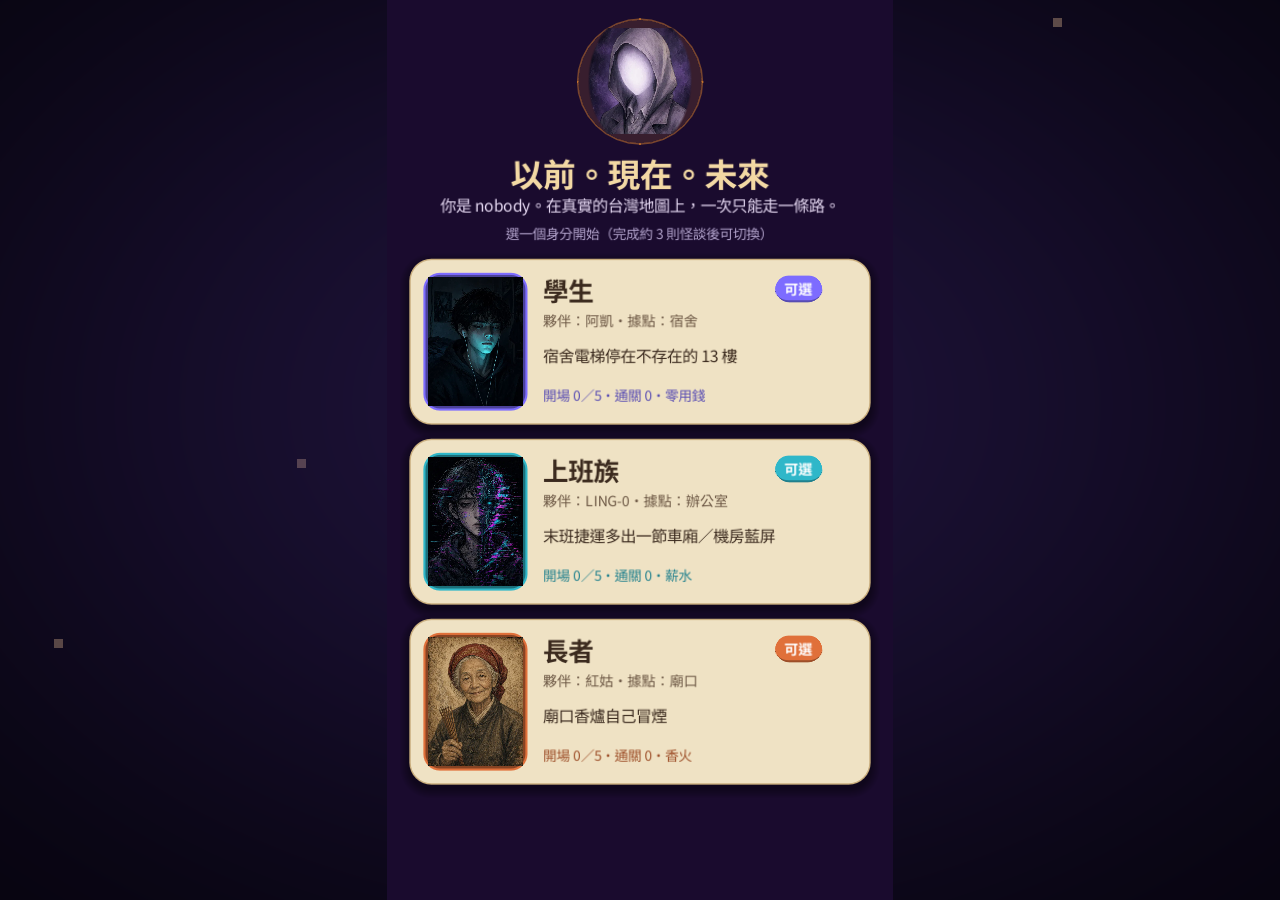
==== commit f5e657f4: "v2.0.0+8222ed5b7fe2：點選同點時地點優先於據點（手機開不到怪談清單）" ====
--- a/index.html
+++ b/index.html
@@ -77,13 +77,13 @@
 	<div class="links"><a href="about.html">關於與授權</a><a href="privacy.html">隱私</a><a href="odds.html">機率公開</a></div>
 </div>
 <script>
-window.YIQIAN_BUILD = {"built_at":"2026-11-12T12:48:54","content_note":"網頁重整更新：內容雜湊與存檔保留","files":{"art.pck":"art.7a169275f9f6c9b5.pck","geo/P001.bin":"geo/P001.5a3f15e5d5f43f97.bin","geo/P002.bin":"geo/P002.7aee061e730d845a.bin","geo/P003.bin":"geo/P003.71aba520fe0a87da.bin","geo/P004.bin":"geo/P004.de5b201a2ca2533d.bin","geo/P005.bin":"geo/P005.fa64033effbe84c9.bin","geo/P006.bin":"geo/P006.8084077337d3cdbd.bin","geo/P007.bin":"geo/P007.16ed2e5c8d8a90d1.bin","geo/P008.bin":"geo/P008.ac69ff8f37c7d3d1.bin","geo/P009.bin":"geo/P009.4aa522ceec2299f7.bin","geo/P010.bin":"geo/P010.c46ed143b0f7eb57.bin","geo/P012.bin":"geo/P012.c65f9c6b1235fbae.bin","geo/P013.bin":"geo/P013.20932c82c3e3982f.bin","geo/P014.bin":"geo/P014.395037706520eeb7.bin","geo/P015.bin":"geo/P015.1847c8a298140a33.bin","geo/P016.bin":"geo/P016.4c52ac3fda4015c6.bin","geo/P017.bin":"geo/P017.6bb1ae3b5ec144e3.bin","geo/P018.bin":"geo/P018.1e66422a446bf91a.bin","geo/P019.bin":"geo/P019.8779214d1f9f0d15.bin","geo/P020.bin":"geo/P020.d7f27e9b6d27d40e.bin","geo/P021.bin":"geo/P021.597415ceb74fc0e8.bin","geo/P022.bin":"geo/P022.60fa12b3ae0e8305.bin","geo/P023.bin":"geo/P023.960fe1778d11724c.bin","geo/P024.bin":"geo/P024.4a5910af35633e00.bin","geo/P025.bin":"geo/P025.b68c26aa9394d8f9.bin","geo/P026.bin":"geo/P026.1ab09ce1a4b96fde.bin","geo/P027.bin":"geo/P027.353c9ce730e2bece.bin","geo/P028.bin":"geo/P028.9228c846fdaad6f4.bin","geo/P029.bin":"geo/P029.4b7768ddf6a72d6a.bin","geo/P030.bin":"geo/P030.a13164624c1e9a72.bin","geo/P031.bin":"geo/P031.39064f76a53c41ae.bin","geo/P032.bin":"geo/P032.361ebe3354f8dfc6.bin","geo/P033.bin":"geo/P033.18d7237e153ca2ca.bin","geo/P034.bin":"geo/P034.09ddc2429a101ba5.bin","geo/P035.bin":"geo/P035.01f4b502529be9e2.bin","geo/P036.bin":"geo/P036.17c01da1e22b86ef.bin","geo/P037.bin":"geo/P037.8d2d3c89d864c872.bin","geo/P038.bin":"geo/P038.320e90a82e131ad6.bin","geo/P039.bin":"geo/P039.fe788abca48eb6c0.bin","geo/P040.bin":"geo/P040.66f7ffb3420d8e22.bin","geo/P041.bin":"geo/P041.d3ee9524aff34471.bin","geo/P042.bin":"geo/P042.fe2013af4d26d82e.bin","geo/P043.bin":"geo/P043.c922c0de37a4b744.bin","geo/P044.bin":"geo/P044.054141ca283c1ad9.bin","geo/P045.bin":"geo/P045.e560af49fcd8e830.bin","geo/P046.bin":"geo/P046.560d835626b44943.bin","geo/P047.bin":"geo/P047.6ab5d76a399bc4c7.bin","geo/P048.bin":"geo/P048.ec920ee4386b0971.bin","geo/P049.bin":"geo/P049.4ba40a2ded9304bf.bin","geo/P050.bin":"geo/P050.b30cefd1e41c6a1a.bin","geo/P051.bin":"geo/P051.b1e659ca49a329fd.bin","geo/P052.bin":"geo/P052.64645b21e3f68c4d.bin","geo/P053.bin":"geo/P053.33682ceafb1cc6e6.bin","geo/P054.bin":"geo/P054.879e53e71471c11b.bin","geo/P055.bin":"geo/P055.cc5978218b93aeea.bin","geo/P056.bin":"geo/P056.935c574b535127e3.bin","geo/P057.bin":"geo/P057.9323608b472a9a7d.bin","geo/P058.bin":"geo/P058.6de133feb20447f5.bin","geo/P059.bin":"geo/P059.254c5a0f055f0c1a.bin","geo/P060.bin":"geo/P060.0aeeb2cfc724d015.bin","geo/P061.bin":"geo/P061.4ede893104b200da.bin","geo/P062.bin":"geo/P062.0b9fcc23f9b6364e.bin","geo/P063.bin":"geo/P063.8e34d964c0b65e47.bin","geo/P064.bin":"geo/P064.22444ce41ee4f5b5.bin","geo/P065.bin":"geo/P065.57bc2ae461f6a70a.bin","geo/P066.bin":"geo/P066.4697ca3fc88a20ac.bin","geo/P067.bin":"geo/P067.3bd3fc98b9970e49.bin","geo/P068.bin":"geo/P068.0fc5f97375f4701d.bin","geo/P069.bin":"geo/P069.7d72a36af8ebccad.bin","geo/P070.bin":"geo/P070.ede5fb16e6f73298.bin","geo/P071.bin":"geo/P071.1bcf8246a9deed74.bin","geo/admin_town.bin":"geo/admin_town.3863385e82a3b30e.bin","geo/island_roads.bin":"geo/island_roads.77ce68d1c48641b4.bin","index.audio.position.worklet.js":"index.audio.position.worklet.be33985bc7160d6b.js","index.audio.worklet.js":"index.audio.worklet.5b476a9c9ce642c0.js","index.js":"index.33c94cb3175f3333.js","index.pck":"index.afc09e5e8d4d17f9.pck","index.wasm":"index.fc74679e3b97f768.wasm"},"version":"v2.0.0+51800ee1815e"};
+window.YIQIAN_BUILD = {"built_at":"2026-11-12T13:11:13","content_note":"網頁重整更新：內容雜湊與存檔保留","files":{"art.pck":"art.7a169275f9f6c9b5.pck","geo/P001.bin":"geo/P001.5a3f15e5d5f43f97.bin","geo/P002.bin":"geo/P002.7aee061e730d845a.bin","geo/P003.bin":"geo/P003.71aba520fe0a87da.bin","geo/P004.bin":"geo/P004.de5b201a2ca2533d.bin","geo/P005.bin":"geo/P005.fa64033effbe84c9.bin","geo/P006.bin":"geo/P006.8084077337d3cdbd.bin","geo/P007.bin":"geo/P007.16ed2e5c8d8a90d1.bin","geo/P008.bin":"geo/P008.ac69ff8f37c7d3d1.bin","geo/P009.bin":"geo/P009.4aa522ceec2299f7.bin","geo/P010.bin":"geo/P010.c46ed143b0f7eb57.bin","geo/P012.bin":"geo/P012.c65f9c6b1235fbae.bin","geo/P013.bin":"geo/P013.20932c82c3e3982f.bin","geo/P014.bin":"geo/P014.395037706520eeb7.bin","geo/P015.bin":"geo/P015.1847c8a298140a33.bin","geo/P016.bin":"geo/P016.4c52ac3fda4015c6.bin","geo/P017.bin":"geo/P017.6bb1ae3b5ec144e3.bin","geo/P018.bin":"geo/P018.1e66422a446bf91a.bin","geo/P019.bin":"geo/P019.8779214d1f9f0d15.bin","geo/P020.bin":"geo/P020.d7f27e9b6d27d40e.bin","geo/P021.bin":"geo/P021.597415ceb74fc0e8.bin","geo/P022.bin":"geo/P022.60fa12b3ae0e8305.bin","geo/P023.bin":"geo/P023.960fe1778d11724c.bin","geo/P024.bin":"geo/P024.4a5910af35633e00.bin","geo/P025.bin":"geo/P025.b68c26aa9394d8f9.bin","geo/P026.bin":"geo/P026.1ab09ce1a4b96fde.bin","geo/P027.bin":"geo/P027.353c9ce730e2bece.bin","geo/P028.bin":"geo/P028.9228c846fdaad6f4.bin","geo/P029.bin":"geo/P029.4b7768ddf6a72d6a.bin","geo/P030.bin":"geo/P030.a13164624c1e9a72.bin","geo/P031.bin":"geo/P031.39064f76a53c41ae.bin","geo/P032.bin":"geo/P032.361ebe3354f8dfc6.bin","geo/P033.bin":"geo/P033.18d7237e153ca2ca.bin","geo/P034.bin":"geo/P034.09ddc2429a101ba5.bin","geo/P035.bin":"geo/P035.01f4b502529be9e2.bin","geo/P036.bin":"geo/P036.17c01da1e22b86ef.bin","geo/P037.bin":"geo/P037.8d2d3c89d864c872.bin","geo/P038.bin":"geo/P038.320e90a82e131ad6.bin","geo/P039.bin":"geo/P039.fe788abca48eb6c0.bin","geo/P040.bin":"geo/P040.66f7ffb3420d8e22.bin","geo/P041.bin":"geo/P041.d3ee9524aff34471.bin","geo/P042.bin":"geo/P042.fe2013af4d26d82e.bin","geo/P043.bin":"geo/P043.c922c0de37a4b744.bin","geo/P044.bin":"geo/P044.054141ca283c1ad9.bin","geo/P045.bin":"geo/P045.e560af49fcd8e830.bin","geo/P046.bin":"geo/P046.560d835626b44943.bin","geo/P047.bin":"geo/P047.6ab5d76a399bc4c7.bin","geo/P048.bin":"geo/P048.ec920ee4386b0971.bin","geo/P049.bin":"geo/P049.4ba40a2ded9304bf.bin","geo/P050.bin":"geo/P050.b30cefd1e41c6a1a.bin","geo/P051.bin":"geo/P051.b1e659ca49a329fd.bin","geo/P052.bin":"geo/P052.64645b21e3f68c4d.bin","geo/P053.bin":"geo/P053.33682ceafb1cc6e6.bin","geo/P054.bin":"geo/P054.879e53e71471c11b.bin","geo/P055.bin":"geo/P055.cc5978218b93aeea.bin","geo/P056.bin":"geo/P056.935c574b535127e3.bin","geo/P057.bin":"geo/P057.9323608b472a9a7d.bin","geo/P058.bin":"geo/P058.6de133feb20447f5.bin","geo/P059.bin":"geo/P059.254c5a0f055f0c1a.bin","geo/P060.bin":"geo/P060.0aeeb2cfc724d015.bin","geo/P061.bin":"geo/P061.4ede893104b200da.bin","geo/P062.bin":"geo/P062.0b9fcc23f9b6364e.bin","geo/P063.bin":"geo/P063.8e34d964c0b65e47.bin","geo/P064.bin":"geo/P064.22444ce41ee4f5b5.bin","geo/P065.bin":"geo/P065.57bc2ae461f6a70a.bin","geo/P066.bin":"geo/P066.4697ca3fc88a20ac.bin","geo/P067.bin":"geo/P067.3bd3fc98b9970e49.bin","geo/P068.bin":"geo/P068.0fc5f97375f4701d.bin","geo/P069.bin":"geo/P069.7d72a36af8ebccad.bin","geo/P070.bin":"geo/P070.ede5fb16e6f73298.bin","geo/P071.bin":"geo/P071.1bcf8246a9deed74.bin","geo/admin_town.bin":"geo/admin_town.3863385e82a3b30e.bin","geo/island_roads.bin":"geo/island_roads.77ce68d1c48641b4.bin","index.audio.position.worklet.js":"index.audio.position.worklet.be33985bc7160d6b.js","index.audio.worklet.js":"index.audio.worklet.5b476a9c9ce642c0.js","index.js":"index.33c94cb3175f3333.js","index.pck":"index.d6210b7d10625bae.pck","index.wasm":"index.fc74679e3b97f768.wasm"},"version":"v2.0.0+8222ed5b7fe2"};
 window.YIQIAN_ART_VER = window.YIQIAN_BUILD.files['art.pck'];
 window.yiqianAsset = name => window.YIQIAN_BUILD.files[name] || name;
 </script>
 <script src="index.33c94cb3175f3333.js"></script>
 <script>
-const GODOT_CONFIG = {"args":[],"canvasResizePolicy":2,"emscriptenPoolSize":8,"ensureCrossOriginIsolationHeaders":true,"executable":"index","experimentalVK":false,"fileSizes":{"index.afc09e5e8d4d17f9.pck":7019088,"index.fc74679e3b97f768.wasm":39514754},"focusCanvas":true,"gdextensionLibs":[],"godotPoolSize":4};
+const GODOT_CONFIG = {"args":[],"canvasResizePolicy":2,"emscriptenPoolSize":8,"ensureCrossOriginIsolationHeaders":true,"executable":"index","experimentalVK":false,"fileSizes":{"index.d6210b7d10625bae.pck":7019136,"index.fc74679e3b97f768.wasm":39514754},"focusCanvas":true,"gdextensionLibs":[],"godotPoolSize":4};
 const GODOT_THREADS_ENABLED = false;
 (async function () {
 	const build = window.YIQIAN_BUILD;
